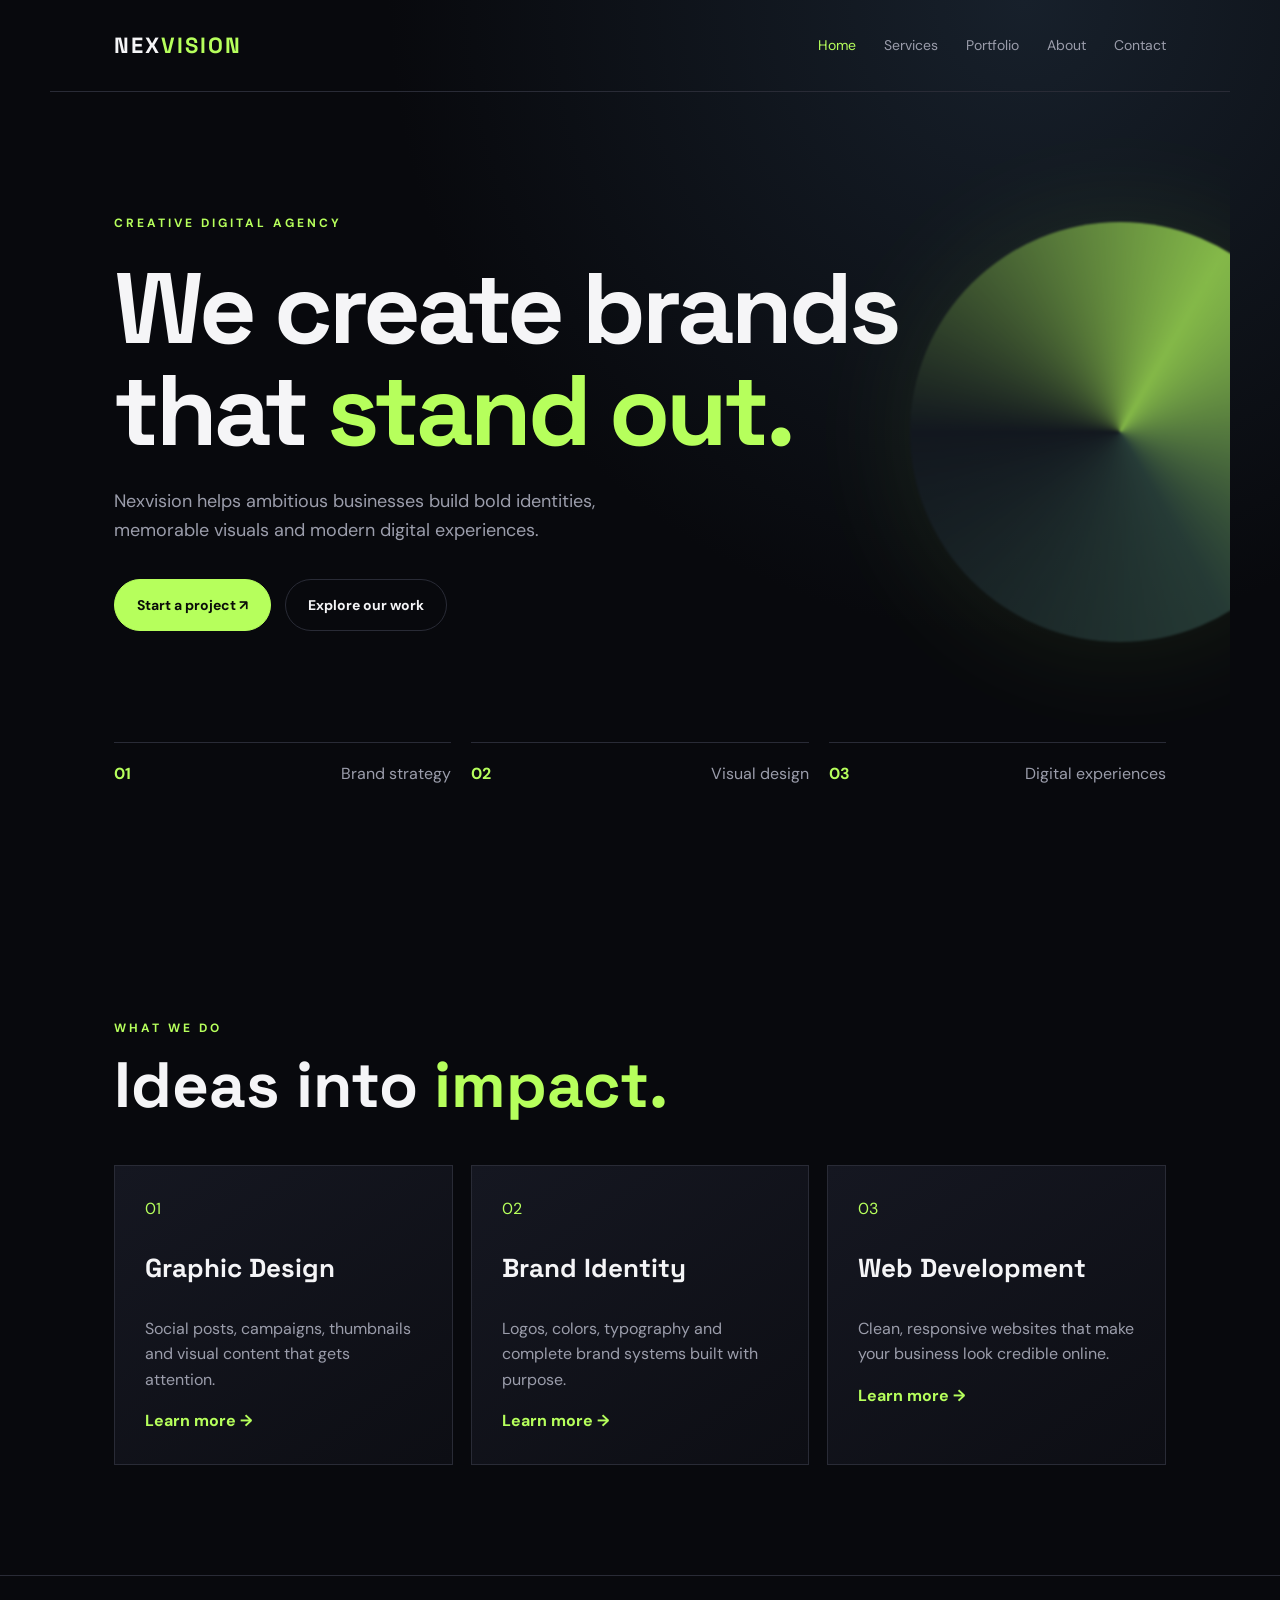
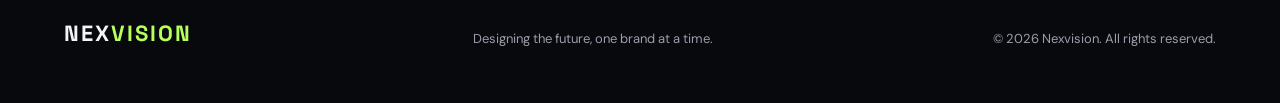
==== index.html @ ffc5c0a9 "Add files via upload" ====
<!doctype html><html lang="en"><head><meta charset="UTF-8"><meta name="viewport" content="width=device-width,initial-scale=1"><title>Nexvision — Creative Digital Agency</title><link rel="stylesheet" href="style.css"></head><body><header><a class="logo" href="index.html">NEX<span>VISION</span></a><button class="menu" aria-label="Open menu">☰</button><nav><a class="active" href="index.html">Home</a><a href="services.html">Services</a><a href="portfolio.html">Portfolio</a><a href="about.html">About</a><a href="contact.html">Contact</a></nav></header><main><section class="hero"><p class="eyebrow">CREATIVE DIGITAL AGENCY</p><h1>We create brands<br>that <em>stand out.</em></h1><p class="lead">Nexvision helps ambitious businesses build bold identities, memorable visuals and modern digital experiences.</p><div class="actions"><a class="btn primary" href="contact.html">Start a project ↗</a><a class="btn ghost" href="portfolio.html">Explore our work</a></div><div class="orb"></div></section><section class="stats"><div><b>01</b><span>Brand strategy</span></div><div><b>02</b><span>Visual design</span></div><div><b>03</b><span>Digital experiences</span></div></section><section class="section"><p class="eyebrow">WHAT WE DO</p><h2>Ideas into <em>impact.</em></h2><div class="cards"><article><span>01</span><h3>Graphic Design</h3><p>Social posts, campaigns, thumbnails and visual content that gets attention.</p><a href="services.html">Learn more →</a></article><article><span>02</span><h3>Brand Identity</h3><p>Logos, colors, typography and complete brand systems built with purpose.</p><a href="services.html">Learn more →</a></article><article><span>03</span><h3>Web Development</h3><p>Clean, responsive websites that make your business look credible online.</p><a href="services.html">Learn more →</a></article></div></section></main><footer><div class="logo">NEX<span>VISION</span></div><p>Designing the future, one brand at a time.</p><p>© 2026 Nexvision. All rights reserved.</p></footer><script src="script.js"></script></body></html>
---- style.css ----
@import url('https://fonts.googleapis.com/css2?family=DM+Sans:wght@400;500;700&family=Space+Grotesk:wght@400;500;600;700&display=swap');
:root{--bg:#08090d;--panel:#11131b;--text:#f5f5f7;--muted:#9b9dab;--line:#292b36;--accent:#b6ff5c}*{box-sizing:border-box}body{margin:0;background:radial-gradient(circle at 80% 0,#17202b 0,transparent 32%),var(--bg);color:var(--text);font-family:'DM Sans',sans-serif;line-height:1.6}a{color:inherit;text-decoration:none}header{max-width:1180px;margin:auto;padding:28px 5%;display:flex;align-items:center;justify-content:space-between;border-bottom:1px solid var(--line)}.logo{font-family:'Space Grotesk';font-weight:700;letter-spacing:2px;font-size:22px}.logo span{color:var(--accent)}nav{display:flex;gap:28px;color:var(--muted);font-size:14px}nav a:hover,nav .active{color:var(--accent)}.menu{display:none;background:none;border:0;color:white;font-size:24px}.hero,.section,.stats{max-width:1180px;margin:auto;padding:110px 5%}.hero{position:relative;min-height:650px;overflow:hidden}.eyebrow{font-size:12px;letter-spacing:3px;color:var(--accent);font-weight:700}.hero h1{font-family:'Space Grotesk';font-size:clamp(48px,8vw,100px);line-height:1.02;letter-spacing:-4px;max-width:850px;margin:25px 0}.hero em,h2 em{font-style:normal;color:var(--accent)}.lead{color:var(--muted);max-width:510px;font-size:18px}.actions{display:flex;gap:14px;flex-wrap:wrap;margin-top:34px}.btn{padding:14px 22px;border:1px solid var(--line);border-radius:100px;font-weight:700;font-size:14px}.primary{background:var(--accent);color:#0a0d08;border-color:var(--accent)}.ghost:hover{border-color:var(--accent)}.orb{position:absolute;width:420px;height:420px;border-radius:50%;right:-100px;top:130px;background:conic-gradient(from 30deg,#b6ff5c,#324f46,#151b23,#b6ff5c);filter:blur(1px);opacity:.7;box-shadow:0 0 120px #b6ff5c22}.stats{padding-top:0;display:grid;grid-template-columns:repeat(3,1fr);gap:20px}.stats div{border-top:1px solid var(--line);padding-top:18px;display:flex;justify-content:space-between;color:var(--muted)}.stats b{color:var(--accent)}h2{font-family:'Space Grotesk';font-size:clamp(38px,5vw,64px);line-height:1.1;margin:12px 0 45px}.cards{display:grid;grid-template-columns:repeat(3,1fr);gap:18px}.cards article{background:linear-gradient(145deg,#151721,#0d0e14);border:1px solid var(--line);padding:30px;min-height:270px}.cards span{color:var(--accent)}h3{font-family:'Space Grotesk';font-size:26px}.cards p{color:var(--muted)}.cards a{color:var(--accent);font-weight:700}footer{border-top:1px solid var(--line);padding:40px 5%;display:flex;gap:25px;justify-content:space-between;flex-wrap:wrap;color:var(--muted);font-size:13px}footer .logo{color:var(--text)}@media(max-width:700px){nav{display:none;position:absolute;top:80px;left:5%;right:5%;background:#11131b;padding:20px;flex-direction:column;z-index:5}.menu{display:block}nav.open{display:flex}.hero{padding-top:75px;min-height:620px}.hero h1{letter-spacing:-2px}.orb{width:250px;height:250px;right:-120px;top:380px}.stats,.cards{grid-template-columns:1fr}.section,.hero,.stats{padding-top:70px;padding-bottom:70px}}
.contact-form{max-width:650px;display:grid;gap:15px}.contact-form input,.contact-form textarea{width:100%;background:#11131b;color:white;border:1px solid var(--line);padding:16px;border-radius:8px;font:inherit}.contact-form button{width:max-content;cursor:pointer}.contact-form #form-msg{color:var(--accent)}
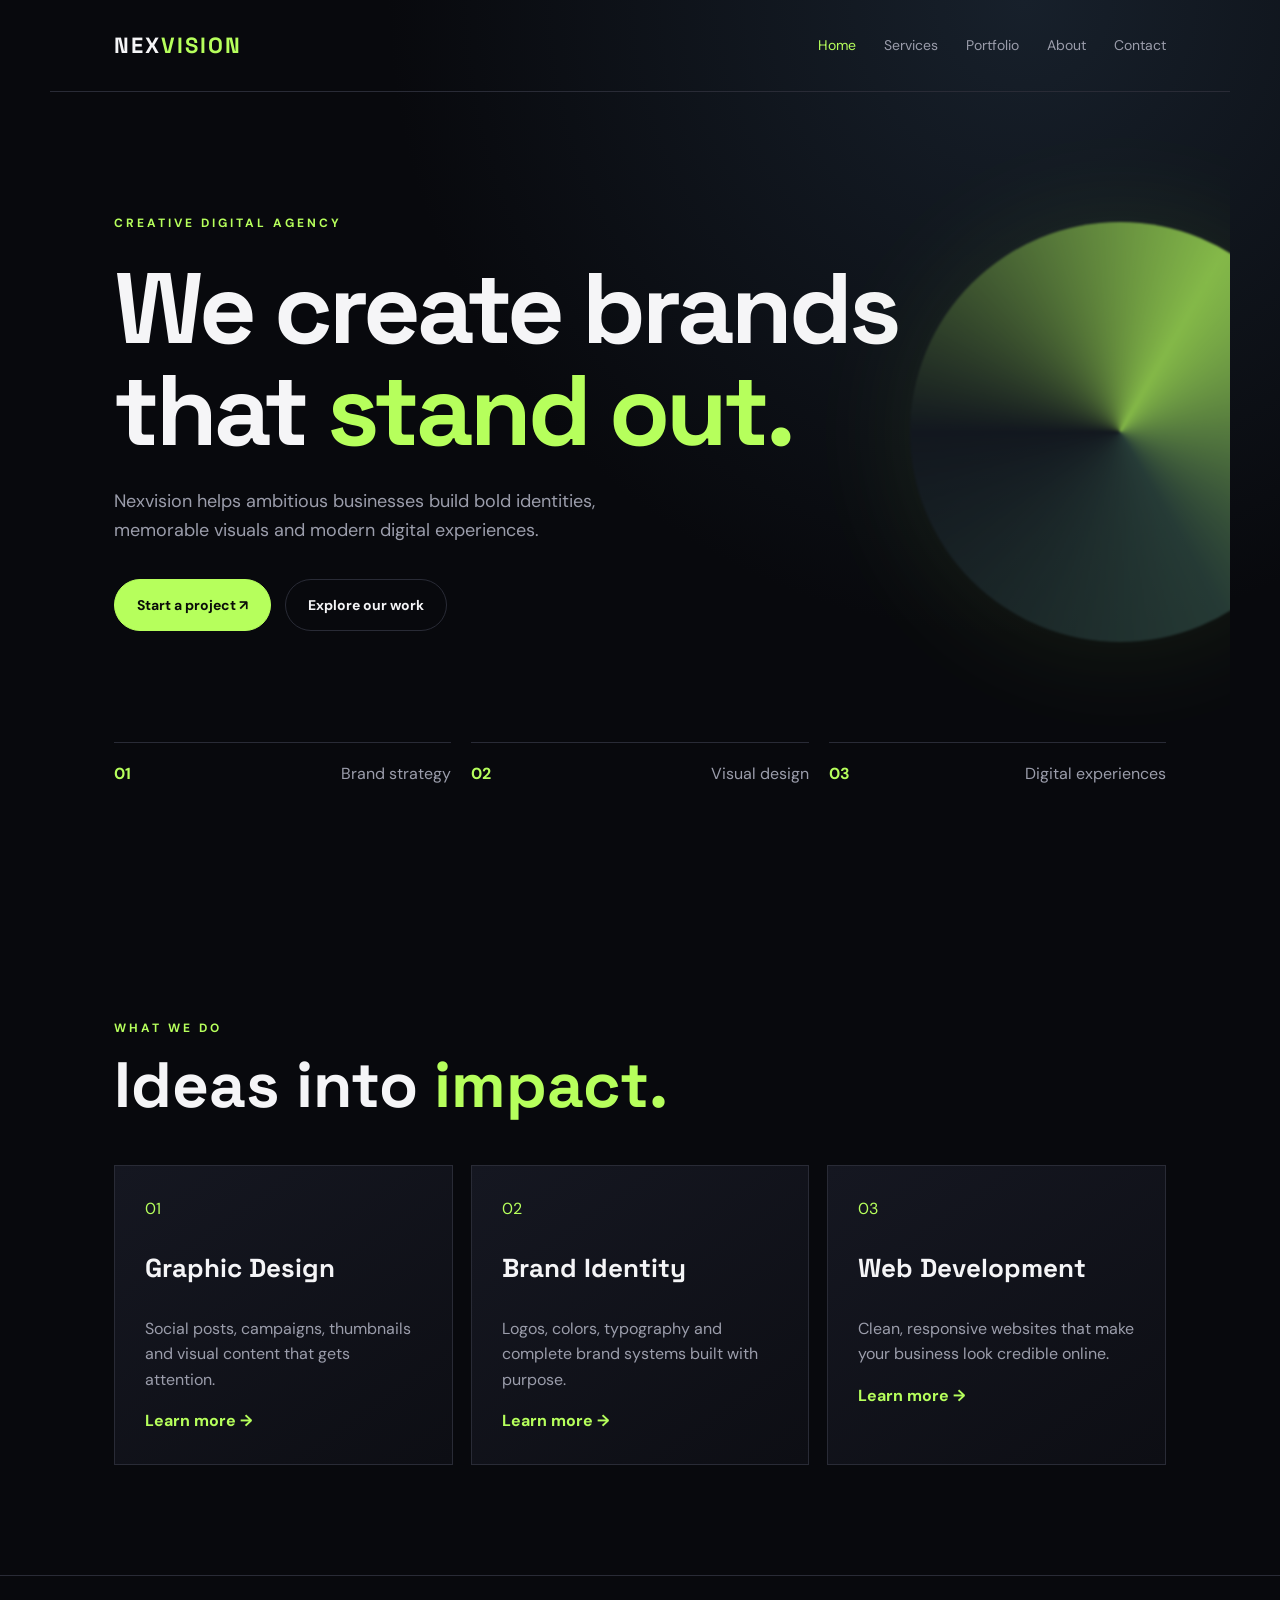
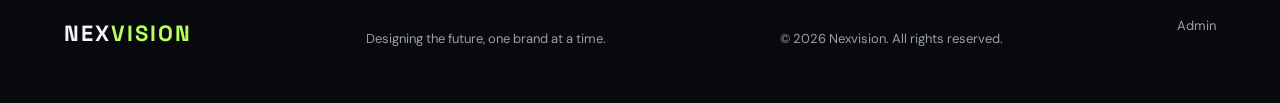
==== commit 77bda3a0: "Add files via upload" ====
--- a/index.html
+++ b/index.html
@@ -1 +1 @@
-<!doctype html><html lang="en"><head><meta charset="UTF-8"><meta name="viewport" content="width=device-width,initial-scale=1"><title>Nexvision — Creative Digital Agency</title><link rel="stylesheet" href="style.css"></head><body><header><a class="logo" href="index.html">NEX<span>VISION</span></a><button class="menu" aria-label="Open menu">☰</button><nav><a class="active" href="index.html">Home</a><a href="services.html">Services</a><a href="portfolio.html">Portfolio</a><a href="about.html">About</a><a href="contact.html">Contact</a></nav></header><main><section class="hero"><p class="eyebrow">CREATIVE DIGITAL AGENCY</p><h1>We create brands<br>that <em>stand out.</em></h1><p class="lead">Nexvision helps ambitious businesses build bold identities, memorable visuals and modern digital experiences.</p><div class="actions"><a class="btn primary" href="contact.html">Start a project ↗</a><a class="btn ghost" href="portfolio.html">Explore our work</a></div><div class="orb"></div></section><section class="stats"><div><b>01</b><span>Brand strategy</span></div><div><b>02</b><span>Visual design</span></div><div><b>03</b><span>Digital experiences</span></div></section><section class="section"><p class="eyebrow">WHAT WE DO</p><h2>Ideas into <em>impact.</em></h2><div class="cards"><article><span>01</span><h3>Graphic Design</h3><p>Social posts, campaigns, thumbnails and visual content that gets attention.</p><a href="services.html">Learn more →</a></article><article><span>02</span><h3>Brand Identity</h3><p>Logos, colors, typography and complete brand systems built with purpose.</p><a href="services.html">Learn more →</a></article><article><span>03</span><h3>Web Development</h3><p>Clean, responsive websites that make your business look credible online.</p><a href="services.html">Learn more →</a></article></div></section></main><footer><div class="logo">NEX<span>VISION</span></div><p>Designing the future, one brand at a time.</p><p>© 2026 Nexvision. All rights reserved.</p></footer><script src="script.js"></script></body></html>
+<!doctype html><html lang="en"><head><meta charset="UTF-8"><meta name="viewport" content="width=device-width,initial-scale=1"><title>Nexvision — Creative Digital Agency</title><link rel="stylesheet" href="style.css"></head><body><header><a class="logo" href="index.html">NEX<span>VISION</span></a><button class="menu" aria-label="Open menu">☰</button><nav><a class="active" href="index.html">Home</a><a href="services.html">Services</a><a href="portfolio.html">Portfolio</a><a href="about.html">About</a><a href="contact.html">Contact</a></nav></header><main><section class="hero"><p class="eyebrow">CREATIVE DIGITAL AGENCY</p><h1>We create brands<br>that <em>stand out.</em></h1><p class="lead">Nexvision helps ambitious businesses build bold identities, memorable visuals and modern digital experiences.</p><div class="actions"><a class="btn primary" href="contact.html">Start a project ↗</a><a class="btn ghost" href="portfolio.html">Explore our work</a></div><div class="orb"></div></section><section class="stats"><div><b>01</b><span>Brand strategy</span></div><div><b>02</b><span>Visual design</span></div><div><b>03</b><span>Digital experiences</span></div></section><section class="section"><p class="eyebrow">WHAT WE DO</p><h2>Ideas into <em>impact.</em></h2><div class="cards"><article><span>01</span><h3>Graphic Design</h3><p>Social posts, campaigns, thumbnails and visual content that gets attention.</p><a href="services.html">Learn more →</a></article><article><span>02</span><h3>Brand Identity</h3><p>Logos, colors, typography and complete brand systems built with purpose.</p><a href="services.html">Learn more →</a></article><article><span>03</span><h3>Web Development</h3><p>Clean, responsive websites that make your business look credible online.</p><a href="services.html">Learn more →</a></article></div></section></main><footer><div class="logo">NEX<span>VISION</span></div><p>Designing the future, one brand at a time.</p><p>© 2026 Nexvision. All rights reserved.</p><a href="admin.html">Admin</a></footer><script src="script.js"></script></body></html>
--- a/style.css
+++ b/style.css
@@ -1,3 +1,6 @@
 @import url('https://fonts.googleapis.com/css2?family=DM+Sans:wght@400;500;700&family=Space+Grotesk:wght@400;500;600;700&display=swap');
 :root{--bg:#08090d;--panel:#11131b;--text:#f5f5f7;--muted:#9b9dab;--line:#292b36;--accent:#b6ff5c}*{box-sizing:border-box}body{margin:0;background:radial-gradient(circle at 80% 0,#17202b 0,transparent 32%),var(--bg);color:var(--text);font-family:'DM Sans',sans-serif;line-height:1.6}a{color:inherit;text-decoration:none}header{max-width:1180px;margin:auto;padding:28px 5%;display:flex;align-items:center;justify-content:space-between;border-bottom:1px solid var(--line)}.logo{font-family:'Space Grotesk';font-weight:700;letter-spacing:2px;font-size:22px}.logo span{color:var(--accent)}nav{display:flex;gap:28px;color:var(--muted);font-size:14px}nav a:hover,nav .active{color:var(--accent)}.menu{display:none;background:none;border:0;color:white;font-size:24px}.hero,.section,.stats{max-width:1180px;margin:auto;padding:110px 5%}.hero{position:relative;min-height:650px;overflow:hidden}.eyebrow{font-size:12px;letter-spacing:3px;color:var(--accent);font-weight:700}.hero h1{font-family:'Space Grotesk';font-size:clamp(48px,8vw,100px);line-height:1.02;letter-spacing:-4px;max-width:850px;margin:25px 0}.hero em,h2 em{font-style:normal;color:var(--accent)}.lead{color:var(--muted);max-width:510px;font-size:18px}.actions{display:flex;gap:14px;flex-wrap:wrap;margin-top:34px}.btn{padding:14px 22px;border:1px solid var(--line);border-radius:100px;font-weight:700;font-size:14px}.primary{background:var(--accent);color:#0a0d08;border-color:var(--accent)}.ghost:hover{border-color:var(--accent)}.orb{position:absolute;width:420px;height:420px;border-radius:50%;right:-100px;top:130px;background:conic-gradient(from 30deg,#b6ff5c,#324f46,#151b23,#b6ff5c);filter:blur(1px);opacity:.7;box-shadow:0 0 120px #b6ff5c22}.stats{padding-top:0;display:grid;grid-template-columns:repeat(3,1fr);gap:20px}.stats div{border-top:1px solid var(--line);padding-top:18px;display:flex;justify-content:space-between;color:var(--muted)}.stats b{color:var(--accent)}h2{font-family:'Space Grotesk';font-size:clamp(38px,5vw,64px);line-height:1.1;margin:12px 0 45px}.cards{display:grid;grid-template-columns:repeat(3,1fr);gap:18px}.cards article{background:linear-gradient(145deg,#151721,#0d0e14);border:1px solid var(--line);padding:30px;min-height:270px}.cards span{color:var(--accent)}h3{font-family:'Space Grotesk';font-size:26px}.cards p{color:var(--muted)}.cards a{color:var(--accent);font-weight:700}footer{border-top:1px solid var(--line);padding:40px 5%;display:flex;gap:25px;justify-content:space-between;flex-wrap:wrap;color:var(--muted);font-size:13px}footer .logo{color:var(--text)}@media(max-width:700px){nav{display:none;position:absolute;top:80px;left:5%;right:5%;background:#11131b;padding:20px;flex-direction:column;z-index:5}.menu{display:block}nav.open{display:flex}.hero{padding-top:75px;min-height:620px}.hero h1{letter-spacing:-2px}.orb{width:250px;height:250px;right:-120px;top:380px}.stats,.cards{grid-template-columns:1fr}.section,.hero,.stats{padding-top:70px;padding-bottom:70px}}
 .contact-form{max-width:650px;display:grid;gap:15px}.contact-form input,.contact-form textarea{width:100%;background:#11131b;color:white;border:1px solid var(--line);padding:16px;border-radius:8px;font:inherit}.contact-form button{width:max-content;cursor:pointer}.contact-form #form-msg{color:var(--accent)}
+
+/* Admin + order system */
+.hidden{display:none!important}.admin-page{min-height:100vh}.admin-head-actions{display:flex;gap:10px;align-items:center}.admin-shell{max-width:1180px;margin:auto;padding:70px 5% 100px}.panel{max-width:620px;margin:50px auto;padding:36px;background:linear-gradient(145deg,#151721,#0d0e14);border:1px solid var(--line);border-radius:18px}.panel h1,.dashboard h1{font-family:'Space Grotesk';font-size:clamp(42px,6vw,70px);line-height:1.05;margin:12px 0 18px}.dashboard-title-row{display:flex;justify-content:space-between;gap:30px;align-items:end}.order-stats{display:grid;grid-template-columns:repeat(4,1fr);gap:15px;margin:40px 0 20px}.stat-card{background:#11131b;border:1px solid var(--line);border-radius:14px;padding:20px}.stat-card span{display:block;color:var(--muted);font-size:13px;margin-bottom:8px}.stat-card strong{font-family:'Space Grotesk';font-size:32px}.orders-toolbar{display:grid;grid-template-columns:1fr 220px;gap:12px;margin-bottom:18px}.orders-toolbar input,.orders-toolbar select,.order-status{background:#11131b;color:white;border:1px solid var(--line);padding:14px;border-radius:10px;font:inherit}.orders-list{display:grid;gap:15px}.order-card{background:linear-gradient(145deg,#151721,#0d0e14);border:1px solid var(--line);border-radius:16px;padding:24px}.order-top{display:flex;justify-content:space-between;gap:15px;align-items:flex-start}.order-top h3{margin:5px 0 0}.order-id{font-size:12px;color:var(--muted)}.status-badge{padding:6px 10px;border:1px solid var(--line);border-radius:999px;font-size:12px;color:var(--accent)}.order-meta{display:flex;flex-wrap:wrap;gap:12px;margin:16px 0;color:var(--muted);font-size:13px}.order-contact{font-weight:700;margin-bottom:12px}.order-requirements{color:var(--muted);white-space:pre-wrap}.order-actions{display:flex;gap:10px;align-items:center;flex-wrap:wrap;margin-top:18px}.order-status{padding:12px 13px}.form-message{color:var(--accent);min-height:1.4em}.form-message.error{color:#ff7c7c}.btn.disabled{opacity:.45;pointer-events:none}.empty-state{text-align:center;border:1px dashed var(--line);padding:50px 20px;border-radius:16px;color:var(--muted)}.contact-form select{width:100%;background:#11131b;color:white;border:1px solid var(--line);padding:16px;border-radius:8px;font:inherit}.contact-form button:disabled{opacity:.6;cursor:wait}@media(max-width:800px){.dashboard-title-row{display:block}.order-stats{grid-template-columns:repeat(2,1fr)}.orders-toolbar{grid-template-columns:1fr}.admin-head-actions .ghost:first-child{display:none}}@media(max-width:520px){.order-stats{grid-template-columns:1fr}.admin-head-actions{gap:6px}.admin-head-actions .btn{padding:10px 13px}.panel{padding:25px}}
